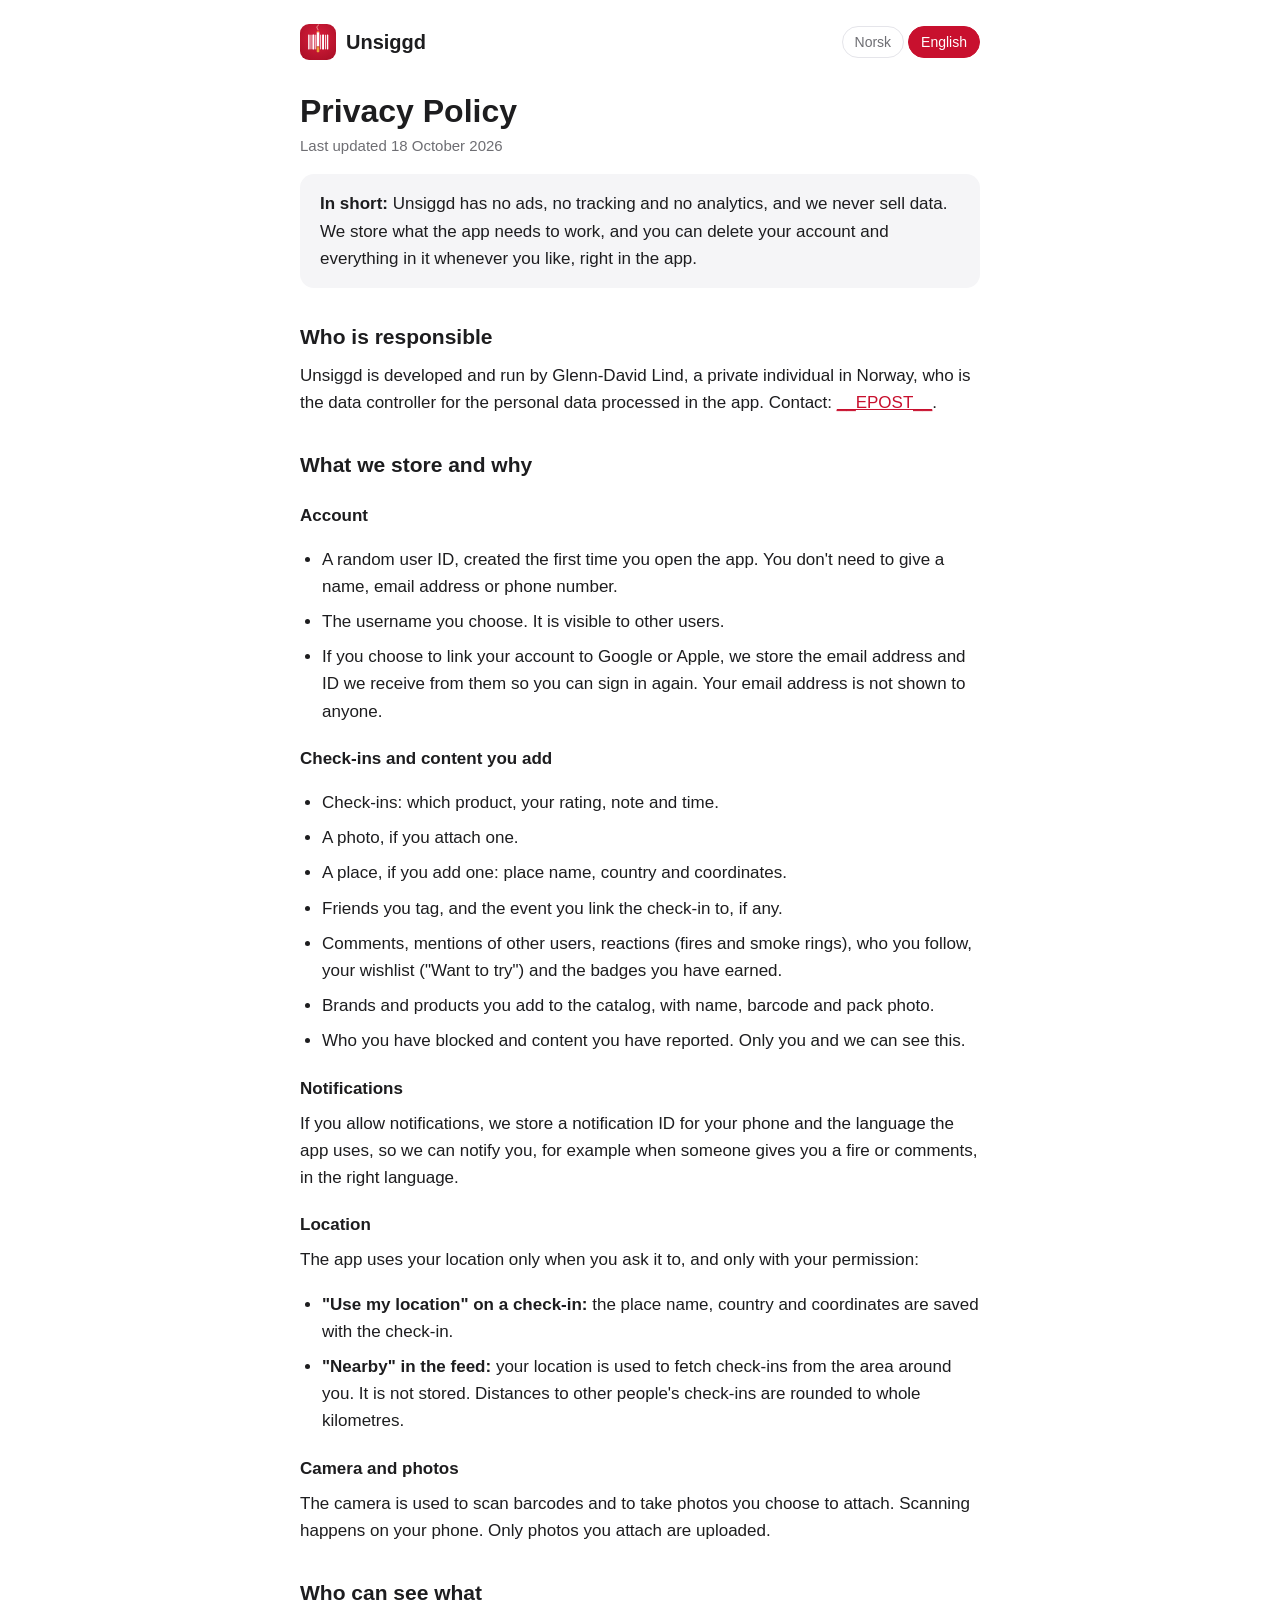
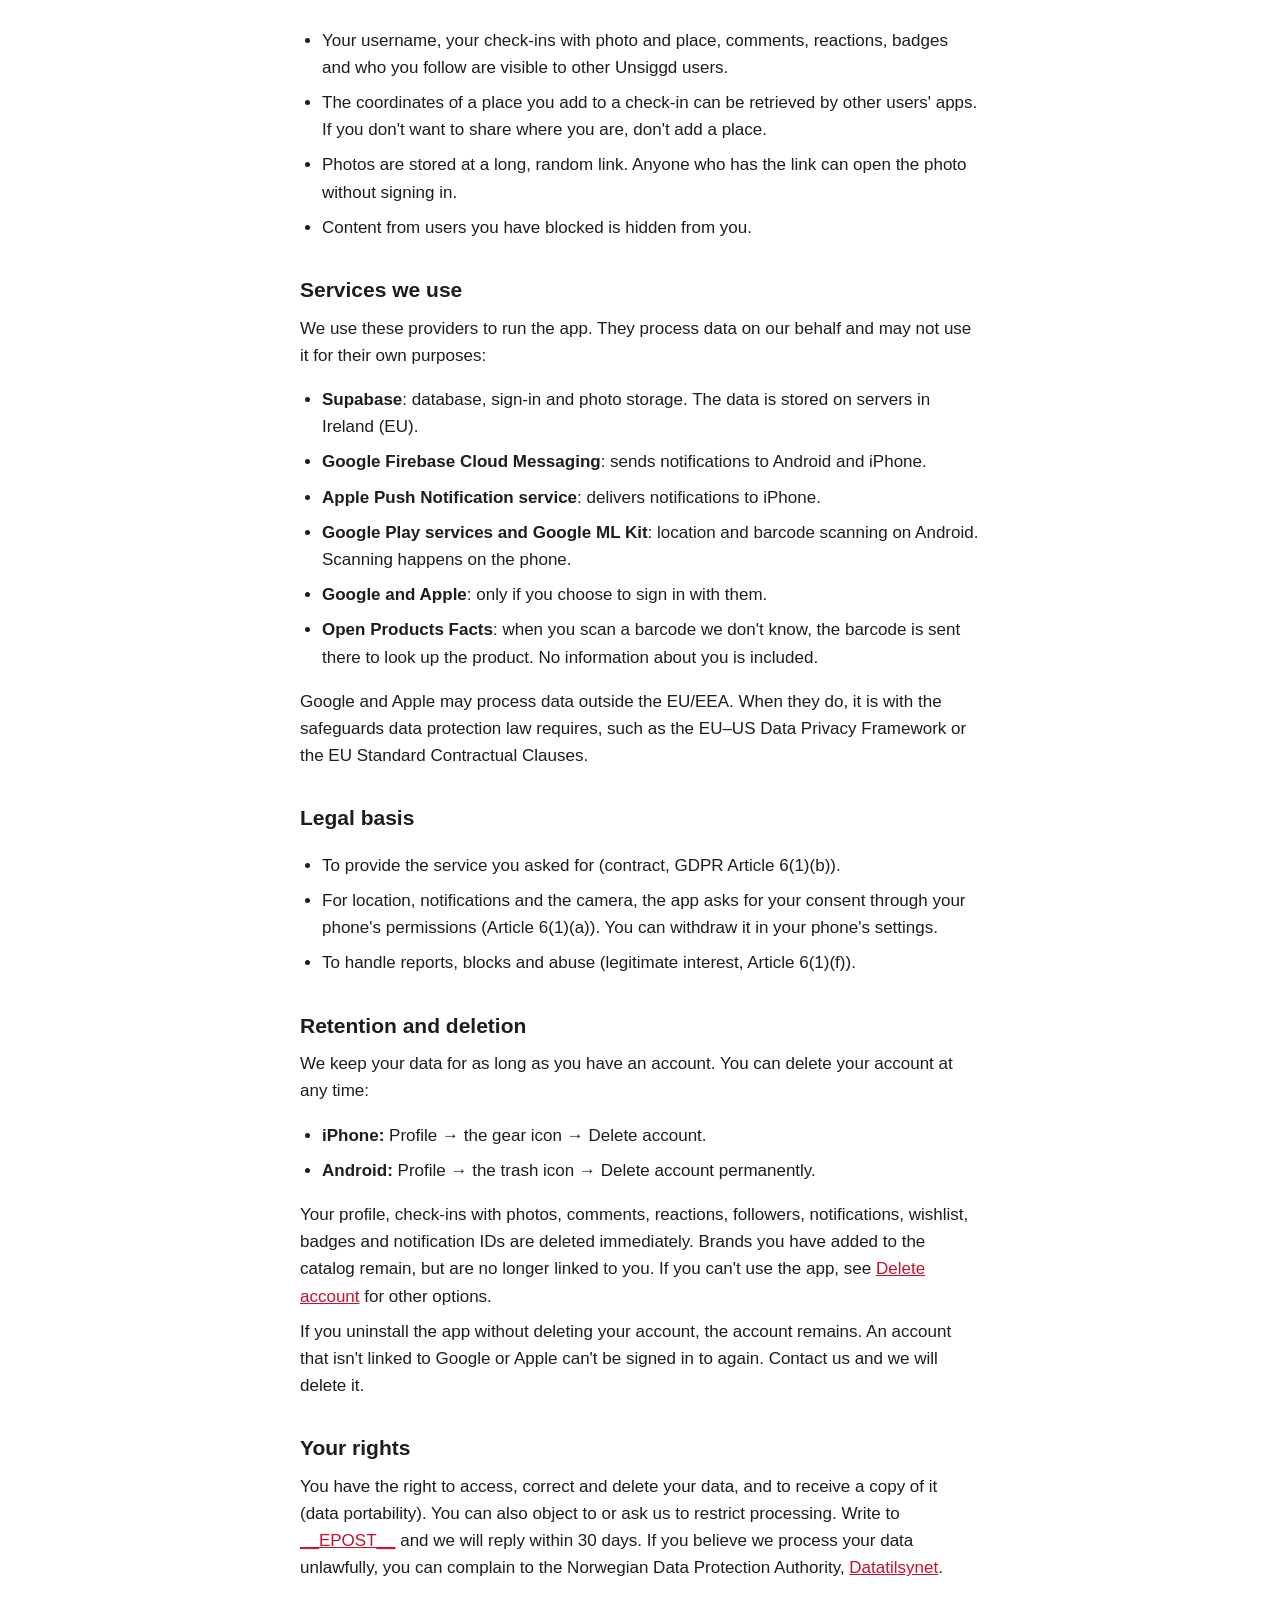
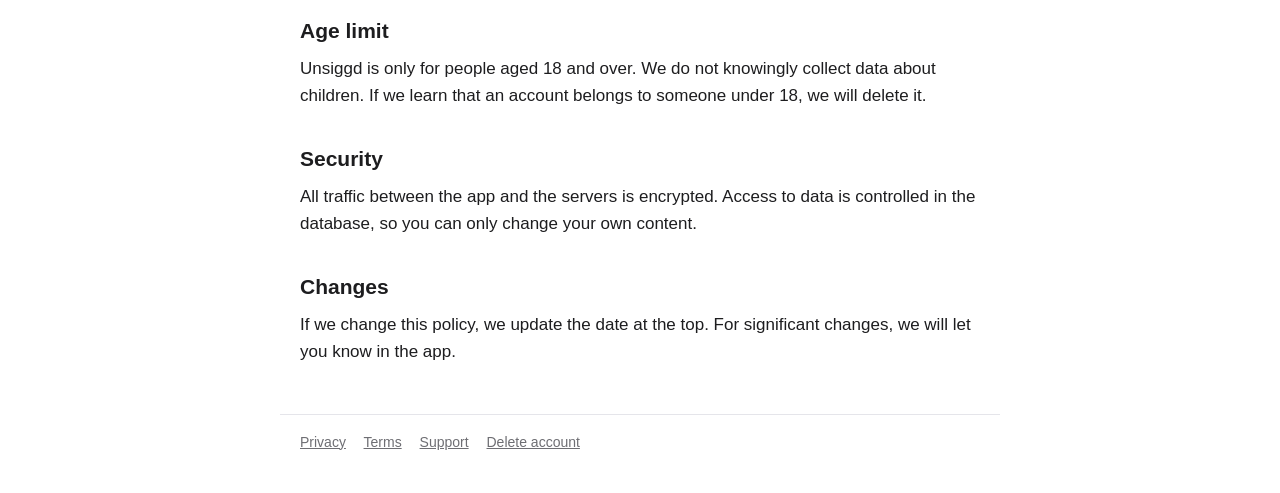
==== privacy.html @ a5e9eb8a "Nettsider for butikkene: personvern, vilkår, support og sletting Statiske sider på norsk og engelsk " ====
<!doctype html>
<html lang="en" data-title-nb="Personvernerklæring – Unsiggd" data-title-en="Privacy Policy – Unsiggd">
<head>
<meta charset="utf-8">
<meta name="viewport" content="width=device-width, initial-scale=1">
<title>Privacy Policy – Unsiggd</title>
<link rel="icon" href="icon.svg" type="image/svg+xml">
<link rel="stylesheet" href="style.css">
<script src="site.js"></script>
</head>
<body>
<header>
  <a class="brand" href="./"><img src="icon.svg" alt=""> Unsiggd</a>
  <div class="lang-switch" role="group" aria-label="Språk / Language">
    <button type="button" value="nb">Norsk</button>
    <button type="button" value="en">English</button>
  </div>
</header>

<main>
<!-- ===================================================== NORSK -->
<article lang="nb">
<h1>Personvernerklæring</h1>
<p class="updated">Sist oppdatert 18. oktober 2026</p>

<div class="card">
<p><strong>Kort fortalt:</strong> Unsiggd har ingen reklame, ingen sporing og ingen analyseverktøy, og vi selger aldri data. Vi lagrer det som trengs for at appen skal virke, og du kan slette kontoen og alt innholdet ditt når du vil, rett i appen.</p>
</div>

<h2>Hvem er ansvarlig</h2>
<p>Unsiggd utvikles og drives av Glenn-David Lind, privatperson i Norge, som er behandlingsansvarlig for personopplysningene som behandles i appen. Kontakt: <a href="mailto:__EPOST__">__EPOST__</a>.</p>

<h2>Hva vi lagrer og hvorfor</h2>

<h3>Konto</h3>
<ul>
<li>En tilfeldig bruker-ID, som lages når du åpner appen første gang. Du trenger ikke oppgi navn, e-post eller telefonnummer.</li>
<li>Brukernavnet du velger. Det er synlig for andre brukere.</li>
<li>Hvis du velger å koble kontoen til Google eller Apple, lagrer vi e-postadressen og ID-en vi får fra dem, slik at du kan logge inn igjen. E-postadressen vises ikke for andre.</li>
</ul>

<h3>Innsjekkinger og innhold du legger inn</h3>
<ul>
<li>Innsjekkinger: hvilket produkt, vurdering, notat og tidspunkt.</li>
<li>Bilde, hvis du legger ved et.</li>
<li>Sted, hvis du legger det til: stedsnavn, land og koordinater.</li>
<li>Venner du tagger, og eventet du eventuelt kobler innsjekkingen til.</li>
<li>Kommentarer, omtaler av andre brukere, reaksjoner (fyr og røykring), hvem du følger, ønskelisten din («Vil prøve») og badgene du har fått.</li>
<li>Merker og produkter du legger til i katalogen, med navn, strekkode og pakkebilde.</li>
<li>Hvem du har blokkert, og innhold du har rapportert. Dette er bare synlig for deg og for oss.</li>
</ul>

<h3>Varsler</h3>
<p>Hvis du tillater varsler, lagrer vi en varsel-ID for telefonen og hvilket språk appen bruker, slik at vi kan sende deg varsler, for eksempel når noen gir deg fyr eller kommenterer, på riktig språk.</p>

<h3>Posisjon</h3>
<p>Appen bruker posisjonen din bare når du ber om det, og bare hvis du har gitt tillatelse:</p>
<ul>
<li><strong>«Bruk min posisjon» ved innsjekking:</strong> stedsnavn, land og koordinater lagres på innsjekkingen.</li>
<li><strong>«I nærheten» i feeden:</strong> posisjonen brukes til å hente innsjekkinger fra området rundt deg. Den lagres ikke. Avstanden til andres innsjekkinger vises avrundet til hele kilometer.</li>
</ul>

<h3>Kamera og bilder</h3>
<p>Kameraet brukes til å skanne strekkoder og til å ta bilder du selv velger å legge ved. Skanningen skjer på telefonen. Bare bilder du legger ved, lastes opp.</p>

<h2>Hvem som kan se hva</h2>
<ul>
<li>Brukernavnet ditt, innsjekkingene dine med bilde og sted, kommentarer, reaksjoner, badges og hvem du følger, er synlig for andre som bruker Unsiggd.</li>
<li>Koordinatene til et sted du legger på en innsjekking, kan hentes av andre brukeres app. Vil du ikke dele hvor du er, så la være å legge til sted.</li>
<li>Bilder lagres med en lang, tilfeldig lenke. Den som har lenken, kan åpne bildet uten å være logget inn.</li>
<li>Innhold fra brukere du har blokkert, vises ikke for deg.</li>
</ul>

<h2>Tjenester vi bruker</h2>
<p>Vi bruker disse leverandørene til å drive appen. De behandler opplysninger på våre vegne og får ikke bruke dem til egne formål:</p>
<ul>
<li><strong>Supabase</strong>: database, innlogging og lagring av bilder. Dataene ligger på servere i Irland (EU).</li>
<li><strong>Google Firebase Cloud Messaging</strong>: sender varsler til Android og iPhone.</li>
<li><strong>Apple Push Notification service</strong>: leverer varsler til iPhone.</li>
<li><strong>Google Play-tjenester og Google ML Kit</strong>: posisjon og strekkodeskanning på Android. Skanningen skjer på telefonen.</li>
<li><strong>Google og Apple</strong>: bare hvis du velger å logge inn med dem.</li>
<li><strong>Open Products Facts</strong>: når du skanner en strekkode vi ikke kjenner, sendes strekkoden dit for å slå opp produktet. Ingen opplysninger om deg sendes med.</li>
</ul>
<p>Google og Apple kan behandle opplysninger utenfor EU/EØS. Da skjer det med de garantiene personvernregelverket krever, som EU–USA-rammeverket for personvern (Data Privacy Framework) eller EUs standard personvernbestemmelser.</p>

<h2>Rettslig grunnlag</h2>
<ul>
<li>For å levere tjenesten du har bedt om (avtale, GDPR artikkel 6 nr. 1 bokstav b).</li>
<li>For posisjon, varsler og kamera ber appen om samtykke via telefonens tillatelser (artikkel 6 nr. 1 bokstav a). Du kan trekke samtykket tilbake i telefonens innstillinger.</li>
<li>For å håndtere rapporter, blokkeringer og misbruk (berettiget interesse, artikkel 6 nr. 1 bokstav f).</li>
</ul>

<h2>Lagring og sletting</h2>
<p>Vi lagrer opplysningene så lenge du har en konto. Du kan slette kontoen når som helst:</p>
<ul>
<li><strong>iPhone:</strong> Profil → tannhjulet → Slett konto.</li>
<li><strong>Android:</strong> Profil → søppelbøtta → Slett konto permanent.</li>
</ul>
<p>Da slettes profilen, innsjekkingene med bilder, kommentarer, reaksjoner, følgere, varsler, ønskeliste, badges og varsel-ID-er med en gang. Merker du har lagt til i katalogen, blir værende, men uten kobling til deg. Kan du ikke bruke appen, finner du andre måter under <a href="delete-account.html">Slett konto</a>.</p>
<p>Avinstallerer du appen uten å slette kontoen, ligger den igjen. En konto som ikke er koblet til Google eller Apple, kan du ikke logge inn på igjen. Ta da kontakt med oss, så sletter vi den.</p>

<h2>Dine rettigheter</h2>
<p>Du har rett til innsyn i, retting og sletting av opplysningene dine, og til å få dem utlevert (dataportabilitet). Du kan også protestere mot eller be om begrenset behandling. Skriv til <a href="mailto:__EPOST__">__EPOST__</a>, så svarer vi innen 30 dager. Mener du at vi behandler opplysninger i strid med regelverket, kan du klage til <a href="https://www.datatilsynet.no">Datatilsynet</a>.</p>

<h2>Aldersgrense</h2>
<p>Unsiggd er bare for personer over 18 år. Vi samler ikke bevisst inn opplysninger om barn. Får vi vite at en konto tilhører en person under 18, sletter vi den.</p>

<h2>Sikkerhet</h2>
<p>All trafikk mellom appen og serverne er kryptert. Tilgang til data styres i databasen, slik at du bare kan endre ditt eget innhold.</p>

<h2>Endringer</h2>
<p>Endrer vi denne erklæringen, oppdaterer vi datoen øverst. Ved vesentlige endringer gir vi beskjed i appen.</p>
</article>

<!-- ===================================================== ENGLISH -->
<article lang="en">
<h1>Privacy Policy</h1>
<p class="updated">Last updated 18 October 2026</p>

<div class="card">
<p><strong>In short:</strong> Unsiggd has no ads, no tracking and no analytics, and we never sell data. We store what the app needs to work, and you can delete your account and everything in it whenever you like, right in the app.</p>
</div>

<h2>Who is responsible</h2>
<p>Unsiggd is developed and run by Glenn-David Lind, a private individual in Norway, who is the data controller for the personal data processed in the app. Contact: <a href="mailto:__EPOST__">__EPOST__</a>.</p>

<h2>What we store and why</h2>

<h3>Account</h3>
<ul>
<li>A random user ID, created the first time you open the app. You don't need to give a name, email address or phone number.</li>
<li>The username you choose. It is visible to other users.</li>
<li>If you choose to link your account to Google or Apple, we store the email address and ID we receive from them so you can sign in again. Your email address is not shown to anyone.</li>
</ul>

<h3>Check-ins and content you add</h3>
<ul>
<li>Check-ins: which product, your rating, note and time.</li>
<li>A photo, if you attach one.</li>
<li>A place, if you add one: place name, country and coordinates.</li>
<li>Friends you tag, and the event you link the check-in to, if any.</li>
<li>Comments, mentions of other users, reactions (fires and smoke rings), who you follow, your wishlist ("Want to try") and the badges you have earned.</li>
<li>Brands and products you add to the catalog, with name, barcode and pack photo.</li>
<li>Who you have blocked and content you have reported. Only you and we can see this.</li>
</ul>

<h3>Notifications</h3>
<p>If you allow notifications, we store a notification ID for your phone and the language the app uses, so we can notify you, for example when someone gives you a fire or comments, in the right language.</p>

<h3>Location</h3>
<p>The app uses your location only when you ask it to, and only with your permission:</p>
<ul>
<li><strong>"Use my location" on a check-in:</strong> the place name, country and coordinates are saved with the check-in.</li>
<li><strong>"Nearby" in the feed:</strong> your location is used to fetch check-ins from the area around you. It is not stored. Distances to other people's check-ins are rounded to whole kilometres.</li>
</ul>

<h3>Camera and photos</h3>
<p>The camera is used to scan barcodes and to take photos you choose to attach. Scanning happens on your phone. Only photos you attach are uploaded.</p>

<h2>Who can see what</h2>
<ul>
<li>Your username, your check-ins with photo and place, comments, reactions, badges and who you follow are visible to other Unsiggd users.</li>
<li>The coordinates of a place you add to a check-in can be retrieved by other users' apps. If you don't want to share where you are, don't add a place.</li>
<li>Photos are stored at a long, random link. Anyone who has the link can open the photo without signing in.</li>
<li>Content from users you have blocked is hidden from you.</li>
</ul>

<h2>Services we use</h2>
<p>We use these providers to run the app. They process data on our behalf and may not use it for their own purposes:</p>
<ul>
<li><strong>Supabase</strong>: database, sign-in and photo storage. The data is stored on servers in Ireland (EU).</li>
<li><strong>Google Firebase Cloud Messaging</strong>: sends notifications to Android and iPhone.</li>
<li><strong>Apple Push Notification service</strong>: delivers notifications to iPhone.</li>
<li><strong>Google Play services and Google ML Kit</strong>: location and barcode scanning on Android. Scanning happens on the phone.</li>
<li><strong>Google and Apple</strong>: only if you choose to sign in with them.</li>
<li><strong>Open Products Facts</strong>: when you scan a barcode we don't know, the barcode is sent there to look up the product. No information about you is included.</li>
</ul>
<p>Google and Apple may process data outside the EU/EEA. When they do, it is with the safeguards data protection law requires, such as the EU–US Data Privacy Framework or the EU Standard Contractual Clauses.</p>

<h2>Legal basis</h2>
<ul>
<li>To provide the service you asked for (contract, GDPR Article 6(1)(b)).</li>
<li>For location, notifications and the camera, the app asks for your consent through your phone's permissions (Article 6(1)(a)). You can withdraw it in your phone's settings.</li>
<li>To handle reports, blocks and abuse (legitimate interest, Article 6(1)(f)).</li>
</ul>

<h2>Retention and deletion</h2>
<p>We keep your data for as long as you have an account. You can delete your account at any time:</p>
<ul>
<li><strong>iPhone:</strong> Profile → the gear icon → Delete account.</li>
<li><strong>Android:</strong> Profile → the trash icon → Delete account permanently.</li>
</ul>
<p>Your profile, check-ins with photos, comments, reactions, followers, notifications, wishlist, badges and notification IDs are deleted immediately. Brands you have added to the catalog remain, but are no longer linked to you. If you can't use the app, see <a href="delete-account.html">Delete account</a> for other options.</p>
<p>If you uninstall the app without deleting your account, the account remains. An account that isn't linked to Google or Apple can't be signed in to again. Contact us and we will delete it.</p>

<h2>Your rights</h2>
<p>You have the right to access, correct and delete your data, and to receive a copy of it (data portability). You can also object to or ask us to restrict processing. Write to <a href="mailto:__EPOST__">__EPOST__</a> and we will reply within 30 days. If you believe we process your data unlawfully, you can complain to the Norwegian Data Protection Authority, <a href="https://www.datatilsynet.no/en/">Datatilsynet</a>.</p>

<h2>Age limit</h2>
<p>Unsiggd is only for people aged 18 and over. We do not knowingly collect data about children. If we learn that an account belongs to someone under 18, we will delete it.</p>

<h2>Security</h2>
<p>All traffic between the app and the servers is encrypted. Access to data is controlled in the database, so you can only change your own content.</p>

<h2>Changes</h2>
<p>If we change this policy, we update the date at the top. For significant changes, we will let you know in the app.</p>
</article>
</main>

<footer>
  <a href="privacy.html"><span lang="nb">Personvern</span><span lang="en">Privacy</span></a>
  <a href="terms.html"><span lang="nb">Vilkår</span><span lang="en">Terms</span></a>
  <a href="support.html">Support</a>
  <a href="delete-account.html"><span lang="nb">Slett konto</span><span lang="en">Delete account</span></a>
</footer>
</body>
</html>
---- style.css ----
:root {
  --bg: #ffffff;
  --text: #1d1d1f;
  --muted: #6e6e73;
  --line: #e5e5ea;
  --card: #f5f5f7;
  --accent: #c8102e;
}

@media (prefers-color-scheme: dark) {
  :root {
    --bg: #111113;
    --text: #f2f2f7;
    --muted: #a1a1a6;
    --line: #2c2c2e;
    --card: #1c1c1e;
    --accent: #ef4b64;
  }
}

* { box-sizing: border-box; }

html { -webkit-text-size-adjust: 100%; }

body {
  margin: 0;
  background: var(--bg);
  color: var(--text);
  font: 17px/1.6 -apple-system, BlinkMacSystemFont, "Segoe UI", Roboto, "Helvetica Neue", Arial, sans-serif;
}

main, header, footer {
  max-width: 720px;
  margin: 0 auto;
  padding: 0 20px;
}

header {
  display: flex;
  align-items: center;
  justify-content: space-between;
  gap: 12px;
  padding-top: 24px;
  padding-bottom: 8px;
}

.brand {
  display: flex;
  align-items: center;
  gap: 10px;
  color: var(--text);
  text-decoration: none;
  font-weight: 700;
  font-size: 20px;
}

.brand img { width: 36px; height: 36px; border-radius: 9px; }

.lang-switch { display: flex; gap: 4px; }

.lang-switch button {
  border: 1px solid var(--line);
  background: transparent;
  color: var(--muted);
  border-radius: 999px;
  padding: 4px 12px;
  font: inherit;
  font-size: 14px;
  cursor: pointer;
}

.lang-switch button[aria-pressed="true"] {
  background: var(--accent);
  border-color: var(--accent);
  color: #fff;
}

h1 { font-size: 32px; line-height: 1.2; margin: 24px 0 4px; }
h2 { font-size: 21px; margin: 32px 0 8px; }
h3 { font-size: 17px; margin: 20px 0 4px; }

p, li { margin: 8px 0; }
ul, ol { padding-left: 22px; }

a { color: var(--accent); }

.updated { color: var(--muted); font-size: 15px; margin-top: 0; }

.card {
  background: var(--card);
  border-radius: 14px;
  padding: 16px 20px;
  margin: 16px 0;
}

.card p:first-child, .card h3:first-child { margin-top: 0; }
.card p:last-child, .card ul:last-child { margin-bottom: 0; }

.warning { border-left: 4px solid var(--accent); }

.links { display: grid; gap: 10px; padding: 0; list-style: none; }

.links a {
  display: block;
  background: var(--card);
  border-radius: 12px;
  padding: 14px 18px;
  text-decoration: none;
  color: var(--text);
  font-weight: 600;
}

.links a span { display: block; color: var(--muted); font-weight: 400; font-size: 15px; }

footer {
  margin-top: 48px;
  padding-top: 16px;
  padding-bottom: 40px;
  border-top: 1px solid var(--line);
  color: var(--muted);
  font-size: 14px;
}

footer a { color: var(--muted); margin-right: 14px; }

/* Begge språk vises uten JavaScript; med JavaScript bare det valgte. */
html[data-lang="nb"] [lang="en"]:not(html),
html[data-lang="en"] [lang="nb"]:not(html) { display: none; }

@media (max-width: 480px) {
  body { font-size: 16px; }
  h1 { font-size: 27px; }
}
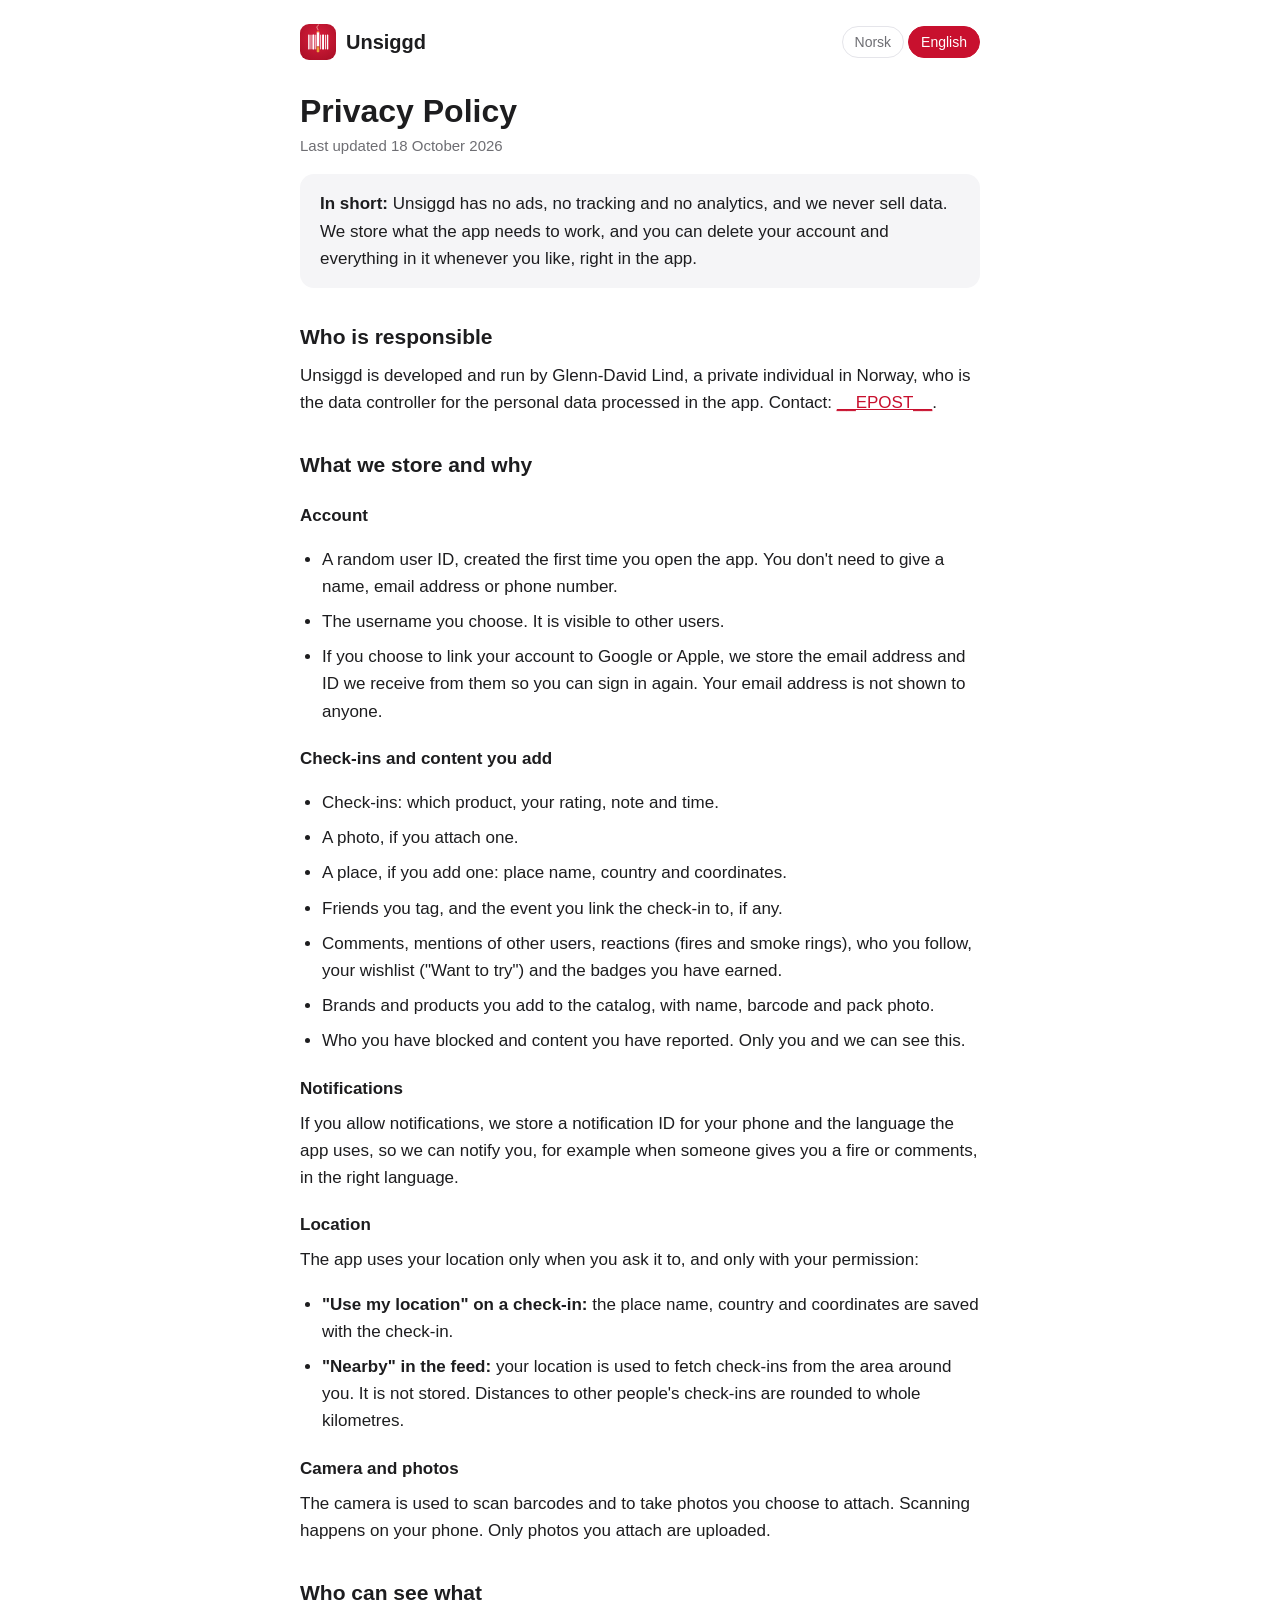
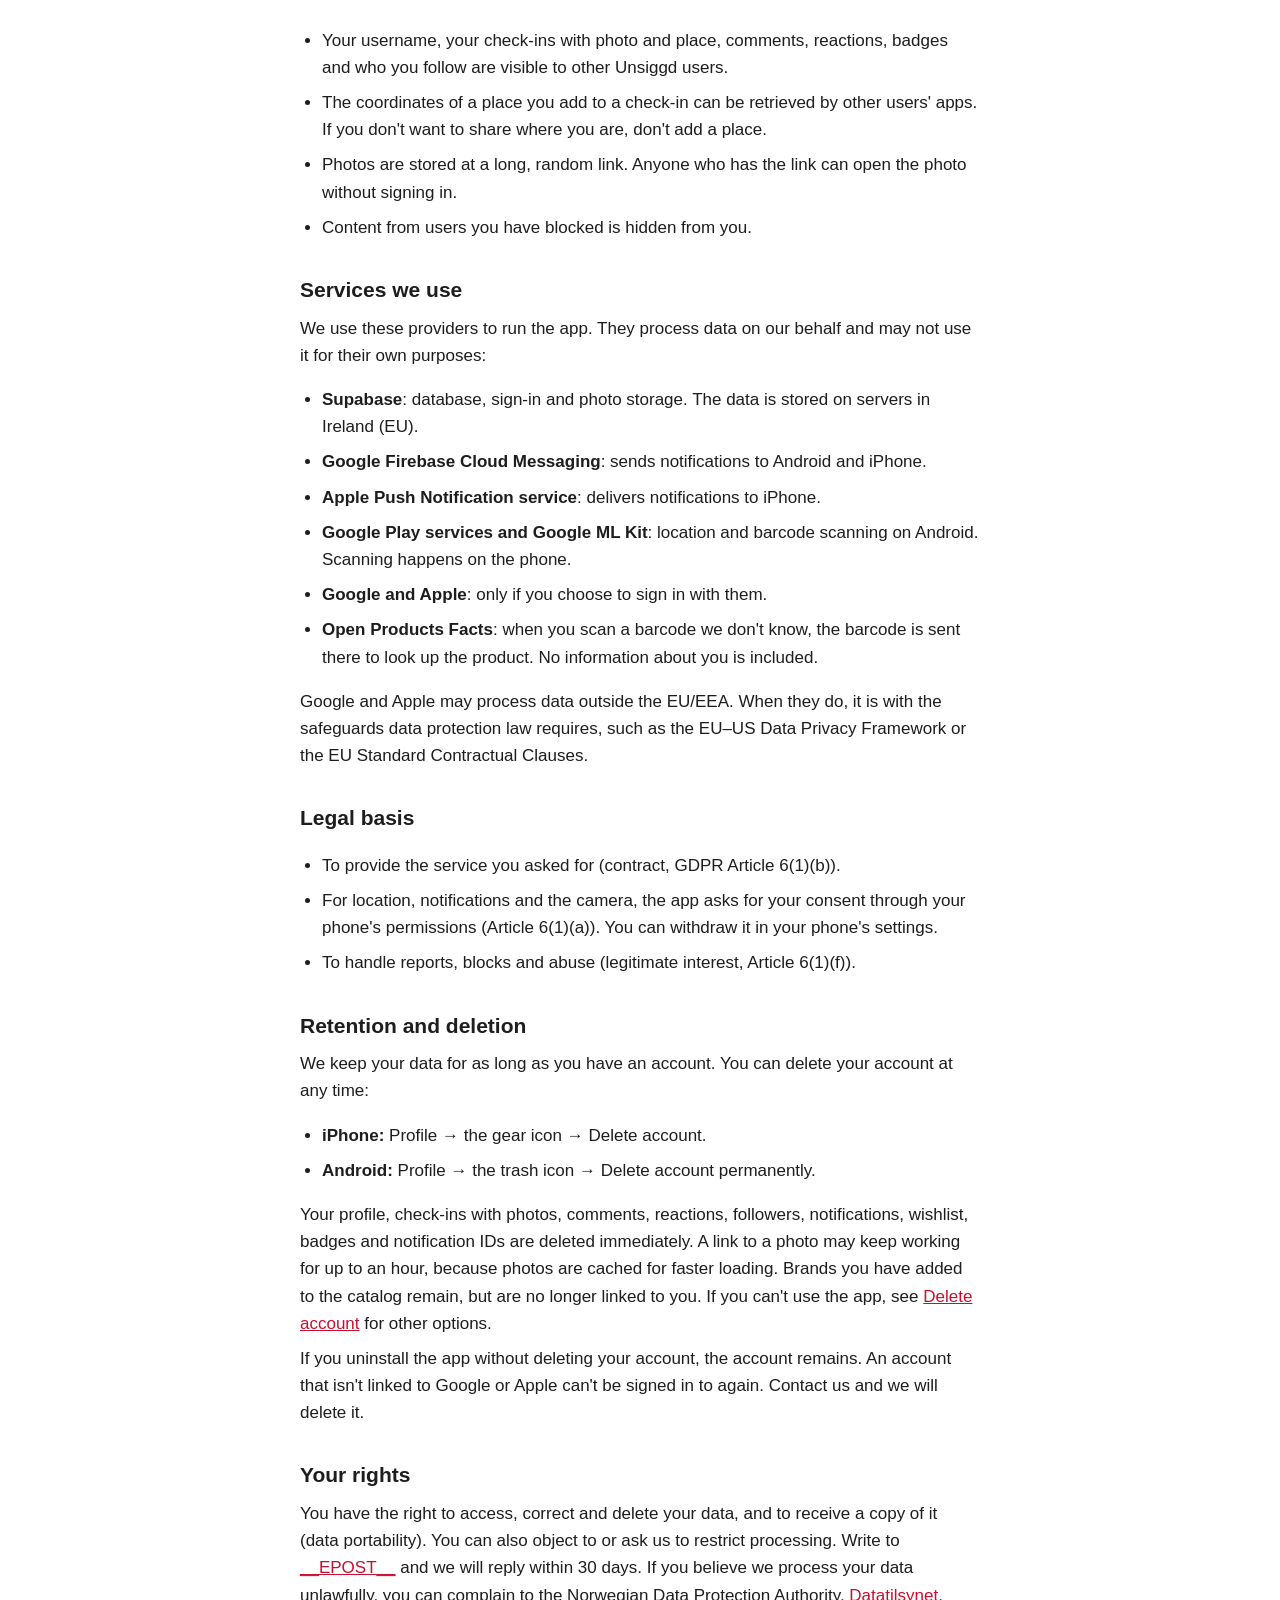
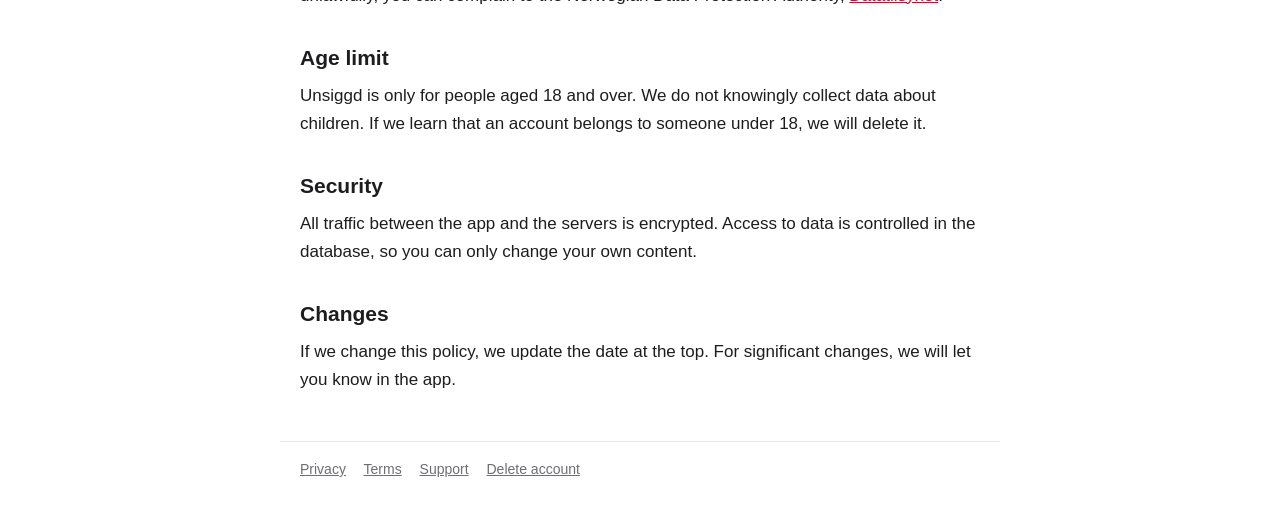
==== commit e29b6870: "Nettsider: bilder kan ligge i mellomlageret i inntil en time Co-Authored-By: Claude Opus 5.5 <norepl" ====
--- a/privacy.html
+++ b/privacy.html
@@ -96,7 +96,7 @@
 <li><strong>iPhone:</strong> Profil → tannhjulet → Slett konto.</li>
 <li><strong>Android:</strong> Profil → søppelbøtta → Slett konto permanent.</li>
 </ul>
-<p>Da slettes profilen, innsjekkingene med bilder, kommentarer, reaksjoner, følgere, varsler, ønskeliste, badges og varsel-ID-er med en gang. Merker du har lagt til i katalogen, blir værende, men uten kobling til deg. Kan du ikke bruke appen, finner du andre måter under <a href="delete-account.html">Slett konto</a>.</p>
+<p>Da slettes profilen, innsjekkingene med bilder, kommentarer, reaksjoner, følgere, varsler, ønskeliste, badges og varsel-ID-er med en gang. En lenke til et bilde kan virke i inntil en time til, fordi bilder mellomlagres for raskere visning. Merker du har lagt til i katalogen, blir værende, men uten kobling til deg. Kan du ikke bruke appen, finner du andre måter under <a href="delete-account.html">Slett konto</a>.</p>
 <p>Avinstallerer du appen uten å slette kontoen, ligger den igjen. En konto som ikke er koblet til Google eller Apple, kan du ikke logge inn på igjen. Ta da kontakt med oss, så sletter vi den.</p>
 
 <h2>Dine rettigheter</h2>
@@ -190,7 +190,7 @@
 <li><strong>iPhone:</strong> Profile → the gear icon → Delete account.</li>
 <li><strong>Android:</strong> Profile → the trash icon → Delete account permanently.</li>
 </ul>
-<p>Your profile, check-ins with photos, comments, reactions, followers, notifications, wishlist, badges and notification IDs are deleted immediately. Brands you have added to the catalog remain, but are no longer linked to you. If you can't use the app, see <a href="delete-account.html">Delete account</a> for other options.</p>
+<p>Your profile, check-ins with photos, comments, reactions, followers, notifications, wishlist, badges and notification IDs are deleted immediately. A link to a photo may keep working for up to an hour, because photos are cached for faster loading. Brands you have added to the catalog remain, but are no longer linked to you. If you can't use the app, see <a href="delete-account.html">Delete account</a> for other options.</p>
 <p>If you uninstall the app without deleting your account, the account remains. An account that isn't linked to Google or Apple can't be signed in to again. Contact us and we will delete it.</p>
 
 <h2>Your rights</h2>
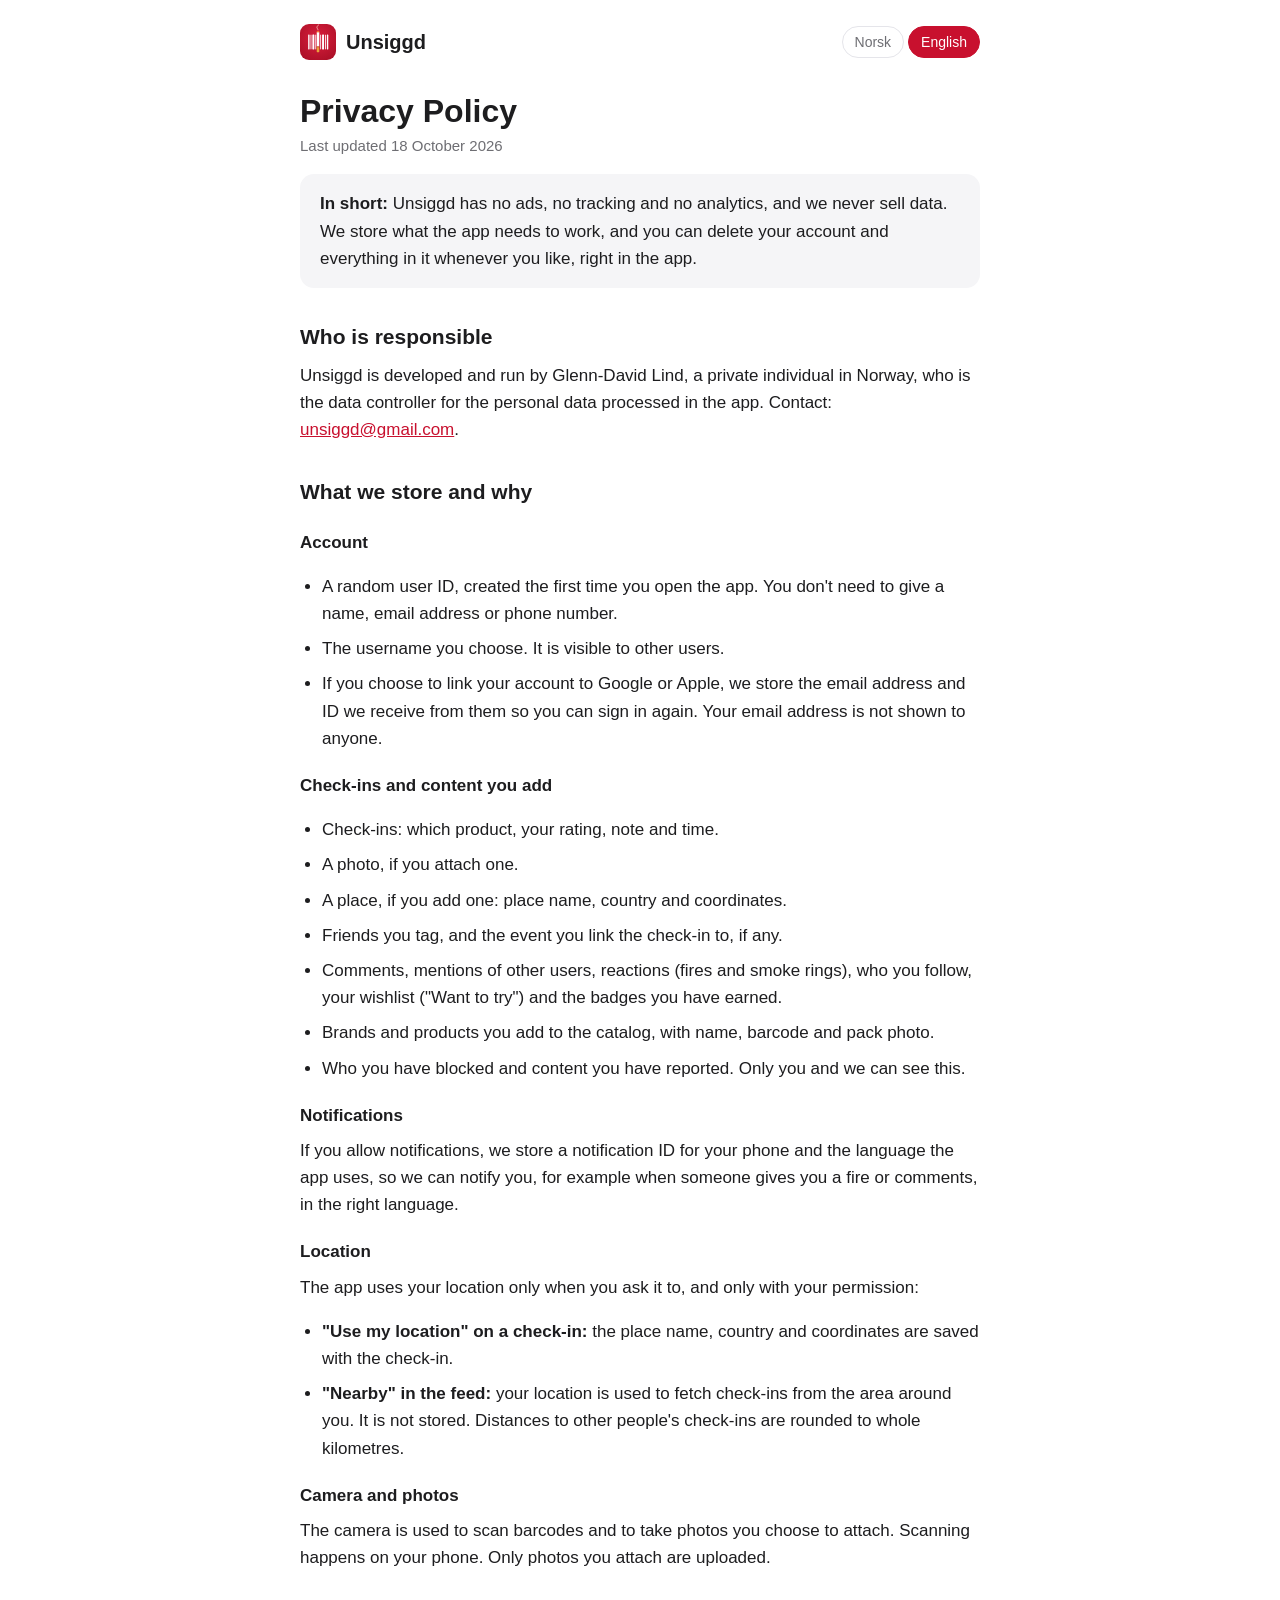
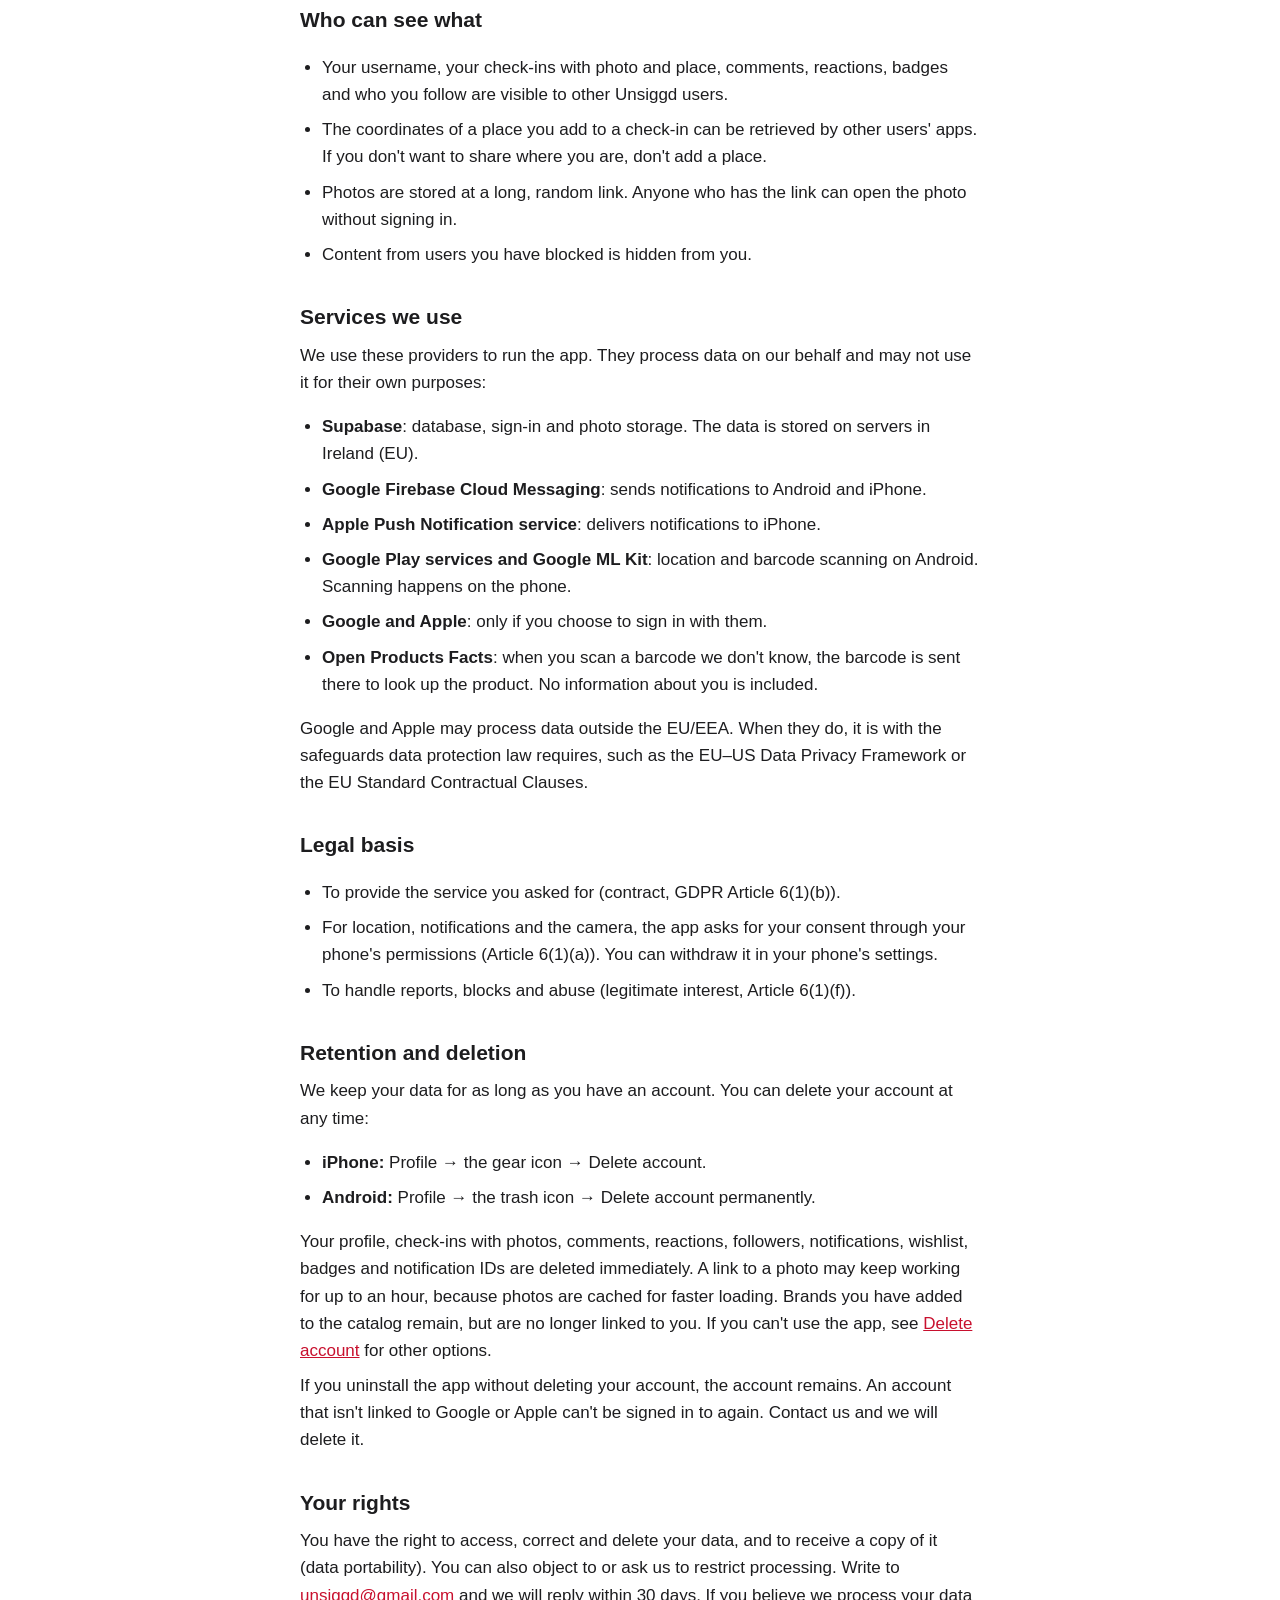
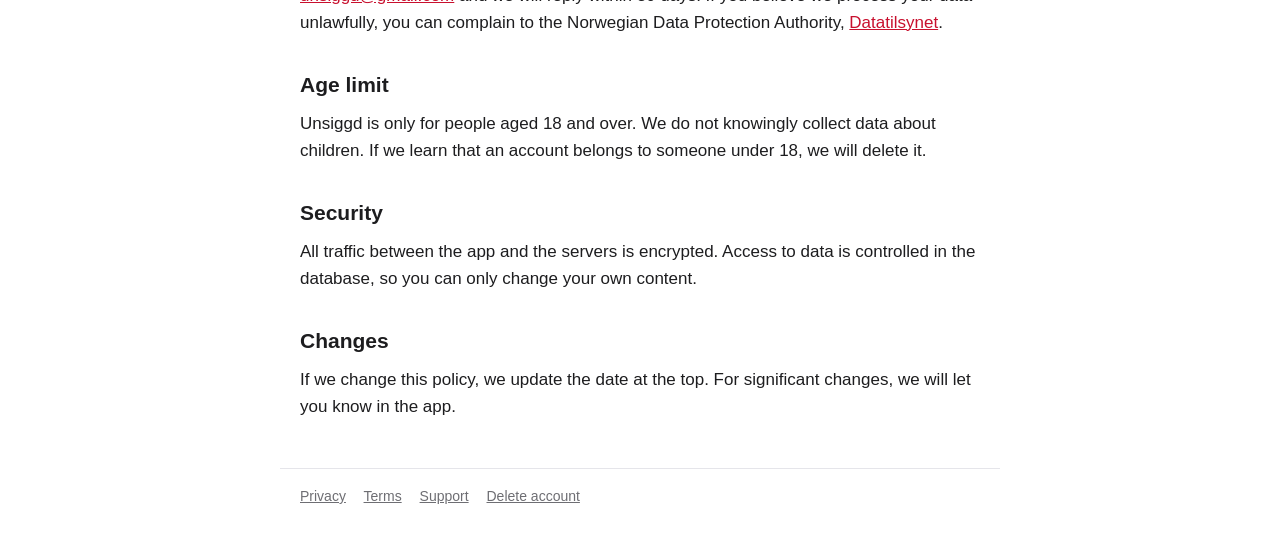
==== commit 0ab5ff2b: "Kontaktadresse unsiggd@gmail.com på nettsidene Co-Authored-By: Claude Opus 5.5 <noreply@anthropic.co" ====
--- a/privacy.html
+++ b/privacy.html
@@ -28,7 +28,7 @@
 </div>
 
 <h2>Hvem er ansvarlig</h2>
-<p>Unsiggd utvikles og drives av Glenn-David Lind, privatperson i Norge, som er behandlingsansvarlig for personopplysningene som behandles i appen. Kontakt: <a href="mailto:__EPOST__">__EPOST__</a>.</p>
+<p>Unsiggd utvikles og drives av Glenn-David Lind, privatperson i Norge, som er behandlingsansvarlig for personopplysningene som behandles i appen. Kontakt: <a href="mailto:unsiggd@gmail.com">unsiggd@gmail.com</a>.</p>
 
 <h2>Hva vi lagrer og hvorfor</h2>
 
@@ -100,7 +100,7 @@
 <p>Avinstallerer du appen uten å slette kontoen, ligger den igjen. En konto som ikke er koblet til Google eller Apple, kan du ikke logge inn på igjen. Ta da kontakt med oss, så sletter vi den.</p>
 
 <h2>Dine rettigheter</h2>
-<p>Du har rett til innsyn i, retting og sletting av opplysningene dine, og til å få dem utlevert (dataportabilitet). Du kan også protestere mot eller be om begrenset behandling. Skriv til <a href="mailto:__EPOST__">__EPOST__</a>, så svarer vi innen 30 dager. Mener du at vi behandler opplysninger i strid med regelverket, kan du klage til <a href="https://www.datatilsynet.no">Datatilsynet</a>.</p>
+<p>Du har rett til innsyn i, retting og sletting av opplysningene dine, og til å få dem utlevert (dataportabilitet). Du kan også protestere mot eller be om begrenset behandling. Skriv til <a href="mailto:unsiggd@gmail.com">unsiggd@gmail.com</a>, så svarer vi innen 30 dager. Mener du at vi behandler opplysninger i strid med regelverket, kan du klage til <a href="https://www.datatilsynet.no">Datatilsynet</a>.</p>
 
 <h2>Aldersgrense</h2>
 <p>Unsiggd er bare for personer over 18 år. Vi samler ikke bevisst inn opplysninger om barn. Får vi vite at en konto tilhører en person under 18, sletter vi den.</p>
@@ -122,7 +122,7 @@
 </div>
 
 <h2>Who is responsible</h2>
-<p>Unsiggd is developed and run by Glenn-David Lind, a private individual in Norway, who is the data controller for the personal data processed in the app. Contact: <a href="mailto:__EPOST__">__EPOST__</a>.</p>
+<p>Unsiggd is developed and run by Glenn-David Lind, a private individual in Norway, who is the data controller for the personal data processed in the app. Contact: <a href="mailto:unsiggd@gmail.com">unsiggd@gmail.com</a>.</p>
 
 <h2>What we store and why</h2>
 
@@ -194,7 +194,7 @@
 <p>If you uninstall the app without deleting your account, the account remains. An account that isn't linked to Google or Apple can't be signed in to again. Contact us and we will delete it.</p>
 
 <h2>Your rights</h2>
-<p>You have the right to access, correct and delete your data, and to receive a copy of it (data portability). You can also object to or ask us to restrict processing. Write to <a href="mailto:__EPOST__">__EPOST__</a> and we will reply within 30 days. If you believe we process your data unlawfully, you can complain to the Norwegian Data Protection Authority, <a href="https://www.datatilsynet.no/en/">Datatilsynet</a>.</p>
+<p>You have the right to access, correct and delete your data, and to receive a copy of it (data portability). You can also object to or ask us to restrict processing. Write to <a href="mailto:unsiggd@gmail.com">unsiggd@gmail.com</a> and we will reply within 30 days. If you believe we process your data unlawfully, you can complain to the Norwegian Data Protection Authority, <a href="https://www.datatilsynet.no/en/">Datatilsynet</a>.</p>
 
 <h2>Age limit</h2>
 <p>Unsiggd is only for people aged 18 and over. We do not knowingly collect data about children. If we learn that an account belongs to someone under 18, we will delete it.</p>
